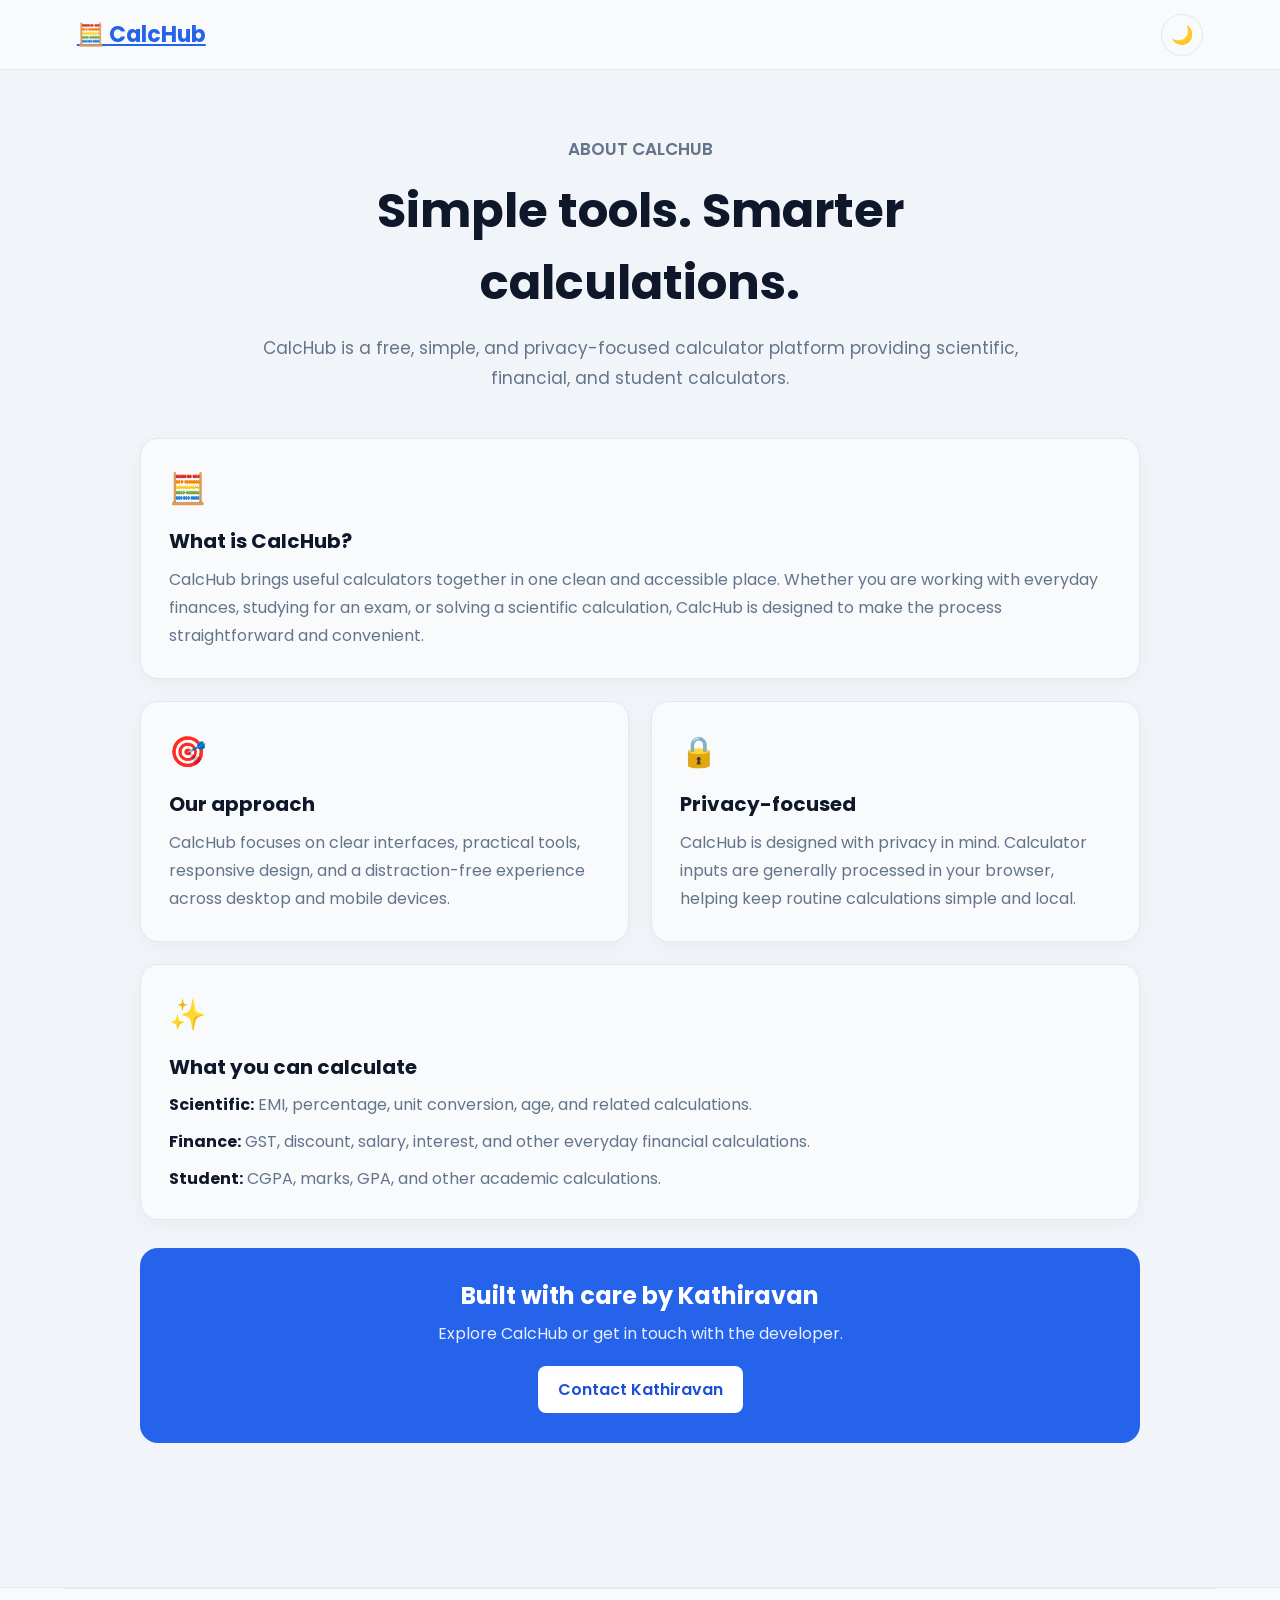
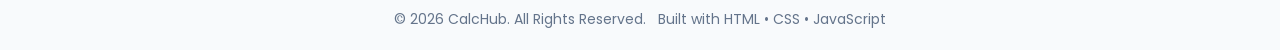
==== about.html @ 8b369074 "Add professional CalcHub About page" ====
<!DOCTYPE html>
<html lang="en">
<head>
<meta charset="UTF-8">
<meta name="viewport" content="width=device-width, initial-scale=1.0">
<meta name="description" content="Learn about CalcHub, a free calculator platform for scientific, finance, and student needs.">
<title>About | CalcHub</title>
<link rel="preconnect" href="https://fonts.googleapis.com">
<link rel="preconnect" href="https://fonts.gstatic.com" crossorigin>
<link href="https://fonts.googleapis.com/css2?family=Poppins:wght@400;500;600;700&display=swap" rel="stylesheet">
<link rel="stylesheet" href="styles/main.css">
<style>
.page { width: min(90%, 1000px); margin: 0 auto; padding: 64px 0 80px; }
.page-hero { text-align: center; max-width: 760px; margin: 0 auto 44px; }
.eyebrow { color: var(--primary); font-weight: 600; margin-bottom: 10px; }
.page-hero h1 { font-size: clamp(32px, 5vw, 48px); margin-bottom: 14px; }
.page-hero p { color: var(--muted); line-height: 1.8; font-size: 17px; }
.about-grid { display: grid; grid-template-columns: repeat(2, 1fr); gap: 22px; }
.about-card { background: var(--card); border: 1px solid var(--border); border-radius: 18px; padding: 28px; box-shadow: 0 5px 20px rgba(0,0,0,.04); }
.about-card.wide { grid-column: 1 / -1; }
.about-card .icon { font-size: 30px; margin-bottom: 14px; }
.about-card h2 { margin-bottom: 10px; font-size: 20px; }
.about-card p { color: var(--muted); line-height: 1.75; }
.feature-list-page { list-style: none; padding: 0; margin: 0; display: grid; gap: 12px; }
.feature-list-page li { color: var(--muted); }
.feature-list-page strong { color: var(--text); }
.cta { margin-top: 28px; text-align: center; background: var(--primary); color: white; border-radius: 18px; padding: 30px; }
.cta h2 { margin-bottom: 8px; }
.cta p { margin-bottom: 20px; opacity: .9; }
.cta a { display: inline-block; background: white; color: var(--primary-dark); text-decoration: none; padding: 11px 20px; border-radius: 8px; font-weight: 600; }
@media (max-width: 650px) { .page { padding: 44px 0 60px; } .about-grid { grid-template-columns: 1fr; } .about-card.wide { grid-column: auto; } }
</style>
</head>
<body>
<header class="header">
    <a class="logo" href="index.html" aria-label="CalcHub home">🧮 <span>CalcHub</span></a>
    <button id="themeBtn" class="theme-btn" type="button" aria-label="Toggle dark mode">🌙</button>
</header>

<main class="page">
    <section class="page-hero">
        <p class="eyebrow">ABOUT CALCHUB</p>
        <h1>Simple tools. Smarter calculations.</h1>
        <p>CalcHub is a free, simple, and privacy-focused calculator platform providing scientific, financial, and student calculators.</p>
    </section>

    <section class="about-grid">
        <article class="about-card wide">
            <div class="icon">🧮</div>
            <h2>What is CalcHub?</h2>
            <p>CalcHub brings useful calculators together in one clean and accessible place. Whether you are working with everyday finances, studying for an exam, or solving a scientific calculation, CalcHub is designed to make the process straightforward and convenient.</p>
        </article>

        <article class="about-card">
            <div class="icon">🎯</div>
            <h2>Our approach</h2>
            <p>CalcHub focuses on clear interfaces, practical tools, responsive design, and a distraction-free experience across desktop and mobile devices.</p>
        </article>

        <article class="about-card">
            <div class="icon">🔒</div>
            <h2>Privacy-focused</h2>
            <p>CalcHub is designed with privacy in mind. Calculator inputs are generally processed in your browser, helping keep routine calculations simple and local.</p>
        </article>

        <article class="about-card wide">
            <div class="icon">✨</div>
            <h2>What you can calculate</h2>
            <ul class="feature-list-page">
                <li><strong>Scientific:</strong> EMI, percentage, unit conversion, age, and related calculations.</li>
                <li><strong>Finance:</strong> GST, discount, salary, interest, and other everyday financial calculations.</li>
                <li><strong>Student:</strong> CGPA, marks, GPA, and other academic calculations.</li>
            </ul>
        </article>
    </section>

    <section class="cta">
        <h2>Built with care by Kathiravan</h2>
        <p>Explore CalcHub or get in touch with the developer.</p>
        <a href="contact.html">Contact Kathiravan</a>
    </section>
</main>

<footer class="site-footer">
    <div class="footer-bottom">
        <p>© 2026 CalcHub. All Rights Reserved.</p>
        <p>Built with HTML • CSS • JavaScript</p>
    </div>
</footer>

<script>
const themeBtn = document.getElementById('themeBtn');
const savedTheme = localStorage.getItem('calcHubTheme');
if (savedTheme === 'dark') document.body.classList.add('dark');
themeBtn.textContent = document.body.classList.contains('dark') ? '☀️' : '🌙';
themeBtn.addEventListener('click', () => {
    document.body.classList.toggle('dark');
    const isDark = document.body.classList.contains('dark');
    themeBtn.textContent = isDark ? '☀️' : '🌙';
    localStorage.setItem('calcHubTheme', isDark ? 'dark' : 'light');
});
</script>
</body>
</html>
---- styles/main.css ----
* {
    margin: 0;
    padding: 0;
    box-sizing: border-box;
    font-family: 'Poppins', sans-serif;
}

:root {
    --primary: #2563eb;
    --primary-dark: #1d4ed8;
    --background: #f1f5f9;
    --card: #f8fafc;
    --text: #0f172a;
    --muted: #64748b;
    --border: #e2e8f0;
}

body.dark {
    --background: #0f172a;
    --card: #1e293b;
    --text: #f8fafc;
    --muted: #94a3b8;
    --border: #334155;
}

body {
    font-family: 'Poppins', sans-serif;
    background: var(--background);
    color: var(--text);
    min-height: 100vh;
    transition: 0.3s;
}

.header {
    height: 70px;
    background: var(--card);
    border-bottom: 1px solid var(--border);
    display: flex;
    align-items: center;
    justify-content: space-between;
    padding: 0 6%;
}

.logo {
    font-size: 22px;
    font-weight: bold;
    color: var(--primary);
}

.theme-btn {
    width: 42px;
    height: 42px;
    border: 1px solid var(--border);
    border-radius: 50%;
    background: var(--card);
    cursor: pointer;
    font-size: 18px;
}

.container {
    width: 90%;
    max-width: 1200px;
    margin: auto;
}

.hero {
    text-align: center;
    padding: 60px 20px 40px;
}

.hero h1 {
    font-size: 42px;
    margin-bottom: 12px;
}

.hero p {
    color: var(--muted);
    font-size: 18px;
}

.categories {
    display: flex;
    justify-content: center;
    gap: 12px;
    margin-bottom: 35px;
    flex-wrap: wrap;
}

.category-btn {
    padding: 12px 25px;
    border: 1px solid var(--border);
    background: var(--card);
    color: var(--text);
    border-radius: 30px;
    cursor: pointer;
    font-size: 15px;
}

.category-btn.active {
    background: var(--primary);
    color: white;
    border-color: var(--primary);
}

.calculator-grid {
    display: grid;
    grid-template-columns: repeat(auto-fit, minmax(260px, 1fr));
    gap: 20px;
    padding-bottom: 50px;
}

.calculator-card {
    background: var(--card);
    border: 1px solid var(--border);
    border-radius: 18px;
    padding: 25px;
    transition: 0.25s;
    box-shadow: 0 5px 20px rgba(0, 0, 0, 0.04);
}

.calculator-card:hover {
    transform: translateY(-5px);
}

.card-icon {
    font-size: 35px;
    margin-bottom: 15px;
}

.calculator-card h2 {
    margin-bottom: 10px;
}

.calculator-card p {
    color: var(--muted);
    line-height: 1.5;
    min-height: 48px;
    margin-bottom: 20px;
}

.calculator-card button,
.calculate-btn {
    width: 100%;
    padding: 12px;
    border: none;
    border-radius: 8px;
    background: var(--primary);
    color: white;
    cursor: pointer;
    font-size: 15px;
}

.calculator-card button:hover,
.calculate-btn:hover {
    background: var(--primary-dark);
}

.calculator-area {
    background: var(--card);
    border: 1px solid var(--border);
    border-radius: 18px;
    padding: 30px;
    margin: 20px 0 50px;
}

.calculator-header {
    display: flex;
    align-items: center;
    justify-content: space-between;
    margin-bottom: 25px;
}

.close-btn {
    border: none;
    background: #ef4444;
    color: white;
    width: 38px;
    height: 38px;
    border-radius: 8px;
    cursor: pointer;
}

.hidden {
    display: none;
}

.form-group {
    margin-bottom: 18px;
}

.form-group label {
    display: block;
    margin-bottom: 7px;
    font-weight: bold;
}

.form-group input,
.form-group select {
    width: 100%;
    padding: 12px;
    border: 1px solid var(--border);
    background: var(--background);
    color: var(--text);
    border-radius: 8px;
    outline: none;
}

.form-group input:focus,
.form-group select:focus {
    border-color: var(--primary);
}

.result {
    margin-top: 20px;
    padding: 20px;
    background: var(--background);
    border-radius: 10px;
    border-left: 4px solid var(--primary);
}

.result h3 {
    color: var(--primary);
    margin-bottom: 10px;
}

.calc-buttons {
    display: grid;
    grid-template-columns: repeat(4, 1fr);
    gap: 8px;
    margin-top: 15px;
}

.calc-display {
    width: 100%;
    padding: 18px;
    font-size: 24px;
    text-align: right;
    border: 1px solid var(--border);
    border-radius: 10px;
    background: var(--background);
    color: var(--text);
    margin-bottom: 10px;
}

.calc-buttons button {
    padding: 16px;
    border: none;
    border-radius: 8px;
    cursor: pointer;
    background: var(--background);
    color: var(--text);
    font-size: 18px;
}

.calc-buttons button:hover {
    background: var(--primary);
    color: white;
}

.site-footer {
    margin-top: 64px;
    background: var(--card);
    border-top: 1px solid var(--border);
    color: var(--muted);
}

.footer-content {
    width: min(90%, 1200px);
    margin: 0 auto;
    padding: 52px 0 40px;
    display: grid;
    grid-template-columns: 1.5fr repeat(3, 1fr);
    gap: 36px;
    text-align: center;
    justify-items: center;
}

.footer-brand p {
    max-width: 280px;
    margin: 14px auto 0;
    line-height: 1.7;
}

.footer-logo {
    color: var(--primary);
    font-size: 24px;
    font-weight: 700;
    text-decoration: none;
}

.footer-section h2 {
    margin: 0 0 16px;
    color: var(--text);
    font-size: 16px;
}

.footer-section ul {
    margin: 0;
    padding: 0;
    list-style: none;
}

.footer-section li {
    margin: 0 0 10px;
    font-size: 14px;
}

.footer-section a {
    color: var(--muted);
    text-decoration: none;
    transition: color 0.2s ease;
}

.footer-section a:hover,
.footer-section a:focus-visible {
    color: var(--primary);
}

.feature-list li {
    cursor: default;
}

.footer-bottom {
    width: min(90%, 1200px);
    margin: 0 auto;
    padding: 20px 0;
    border-top: 1px solid var(--border);
    display: flex;
    justify-content: center;
    text-align: center;
    gap: 12px;
    font-size: 14px;
}

.footer-bottom p {
    margin: 0;
}

@media (max-width: 850px) {
    .footer-content {
        grid-template-columns: repeat(2, 1fr);
    }
}

@media (max-width: 600px) {
    .footer-content {
        padding: 40px 0 28px;
        grid-template-columns: 1fr;
        gap: 28px;
    }

    .footer-bottom {
        flex-direction: column;
    }
}

@media (max-width: 600px) {
    .hero h1 { font-size: 30px; }
    .hero { padding-top: 40px; }
    .header { padding: 0 4%; }
    .logo span { font-size: 18px; }
    .calculator-area { padding: 20px; }
}
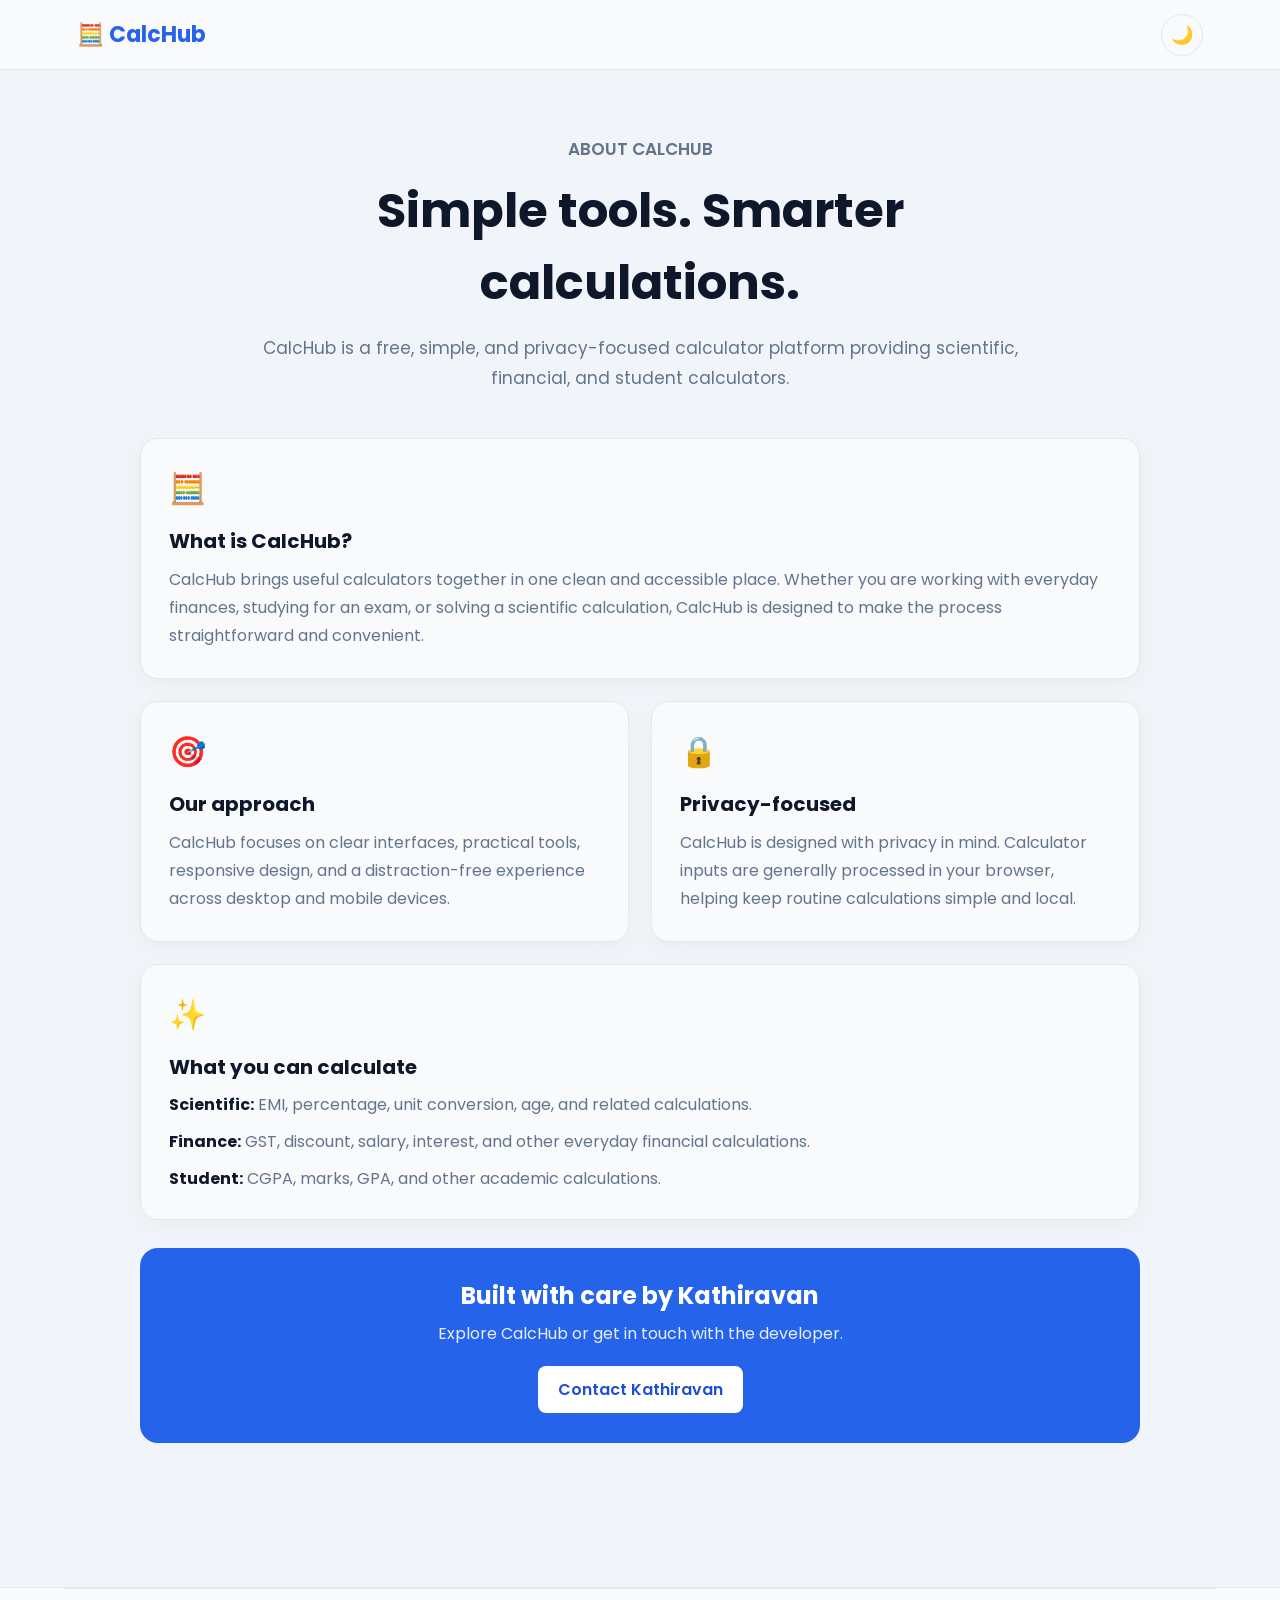
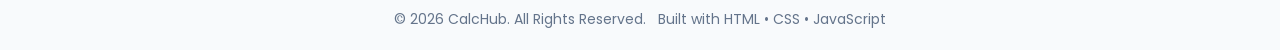
==== commit 96bcfe42: "Remove underline from About page logo" ====
--- a/about.html
+++ b/about.html
@@ -10,6 +10,7 @@
 <link href="https://fonts.googleapis.com/css2?family=Poppins:wght@400;500;600;700&display=swap" rel="stylesheet">
 <link rel="stylesheet" href="styles/main.css">
 <style>
+.logo { text-decoration: none; }
 .page { width: min(90%, 1000px); margin: 0 auto; padding: 64px 0 80px; }
 .page-hero { text-align: center; max-width: 760px; margin: 0 auto 44px; }
 .eyebrow { color: var(--primary); font-weight: 600; margin-bottom: 10px; }
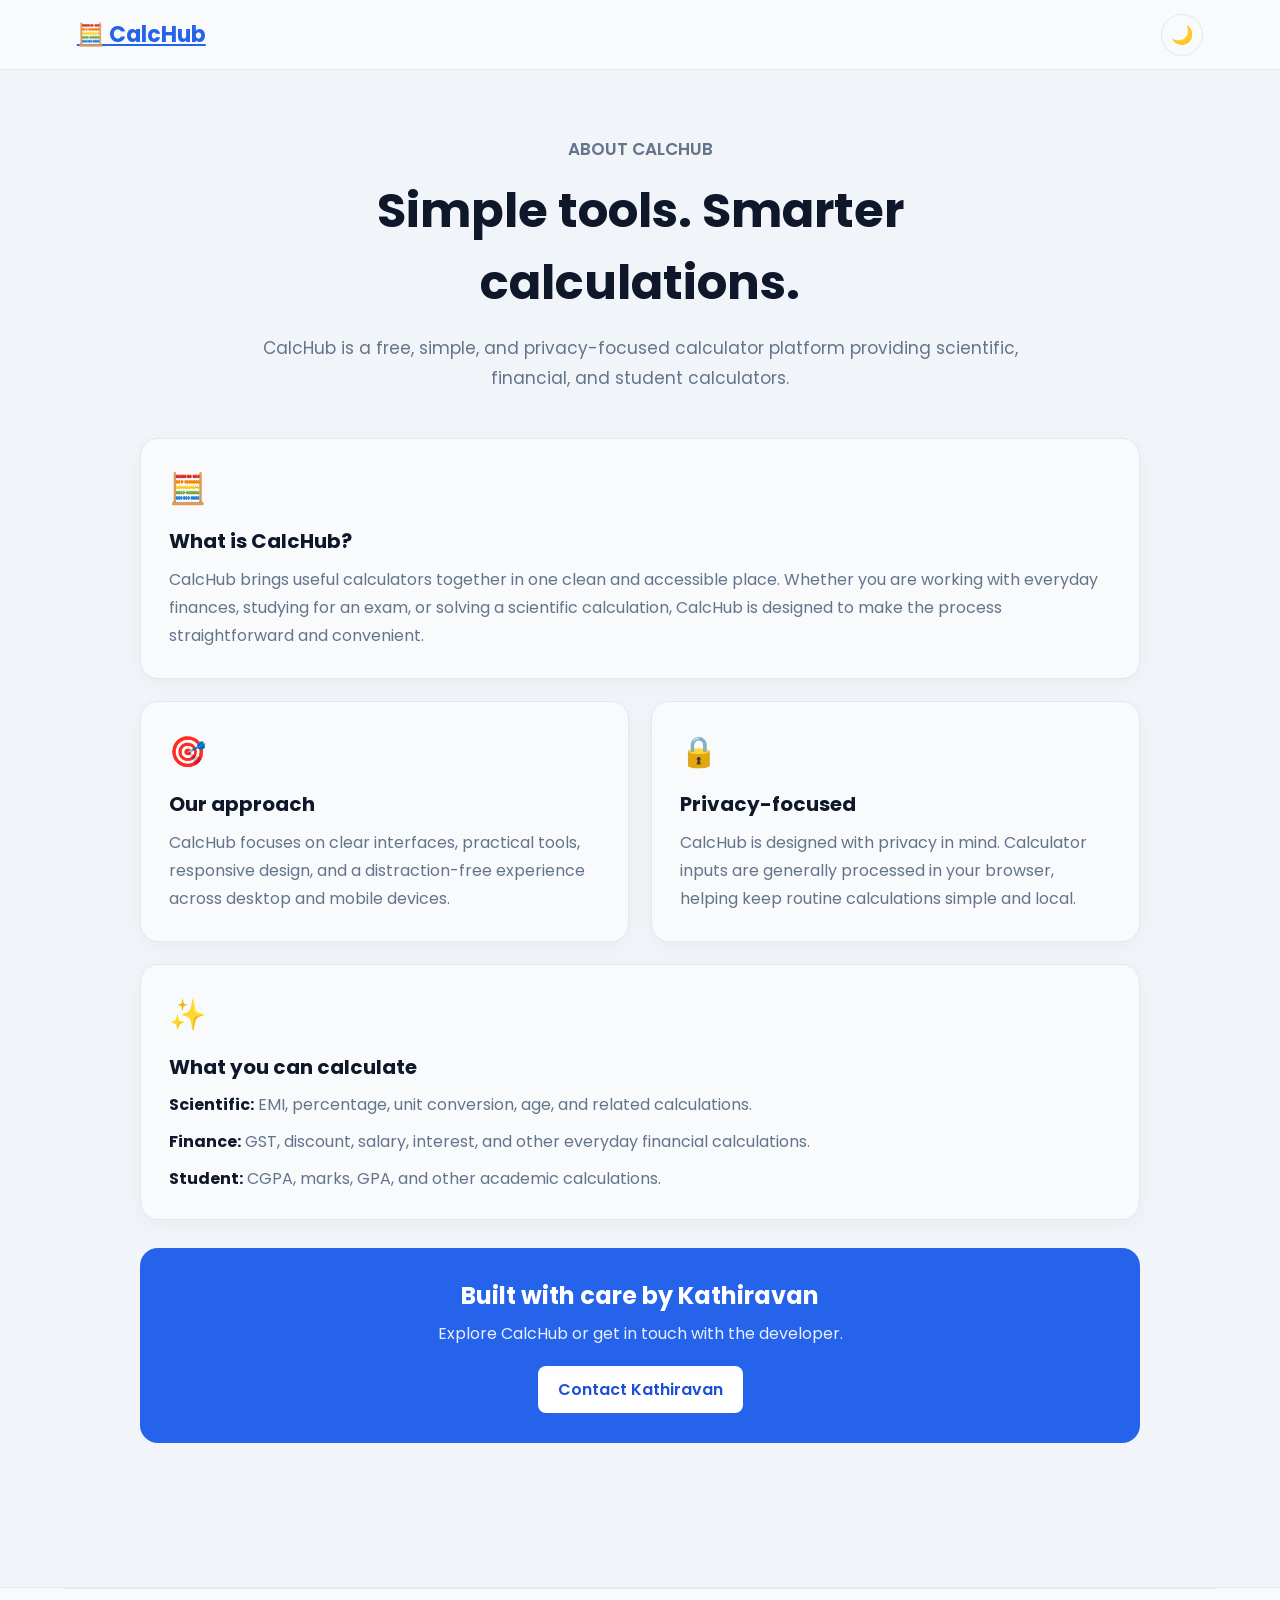
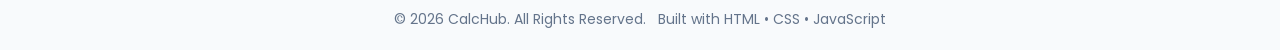
==== commit 5a5ad1fb: "code arranged" ====
--- a/about.html
+++ b/about.html
@@ -1,105 +1,215 @@
 <!DOCTYPE html>
 <html lang="en">
+
 <head>
-<meta charset="UTF-8">
-<meta name="viewport" content="width=device-width, initial-scale=1.0">
-<meta name="description" content="Learn about CalcHub, a free calculator platform for scientific, finance, and student needs.">
-<title>About | CalcHub</title>
-<link rel="preconnect" href="https://fonts.googleapis.com">
-<link rel="preconnect" href="https://fonts.gstatic.com" crossorigin>
-<link href="https://fonts.googleapis.com/css2?family=Poppins:wght@400;500;600;700&display=swap" rel="stylesheet">
-<link rel="stylesheet" href="styles/main.css">
-<style>
-.logo { text-decoration: none; }
-.page { width: min(90%, 1000px); margin: 0 auto; padding: 64px 0 80px; }
-.page-hero { text-align: center; max-width: 760px; margin: 0 auto 44px; }
-.eyebrow { color: var(--primary); font-weight: 600; margin-bottom: 10px; }
-.page-hero h1 { font-size: clamp(32px, 5vw, 48px); margin-bottom: 14px; }
-.page-hero p { color: var(--muted); line-height: 1.8; font-size: 17px; }
-.about-grid { display: grid; grid-template-columns: repeat(2, 1fr); gap: 22px; }
-.about-card { background: var(--card); border: 1px solid var(--border); border-radius: 18px; padding: 28px; box-shadow: 0 5px 20px rgba(0,0,0,.04); }
-.about-card.wide { grid-column: 1 / -1; }
-.about-card .icon { font-size: 30px; margin-bottom: 14px; }
-.about-card h2 { margin-bottom: 10px; font-size: 20px; }
-.about-card p { color: var(--muted); line-height: 1.75; }
-.feature-list-page { list-style: none; padding: 0; margin: 0; display: grid; gap: 12px; }
-.feature-list-page li { color: var(--muted); }
-.feature-list-page strong { color: var(--text); }
-.cta { margin-top: 28px; text-align: center; background: var(--primary); color: white; border-radius: 18px; padding: 30px; }
-.cta h2 { margin-bottom: 8px; }
-.cta p { margin-bottom: 20px; opacity: .9; }
-.cta a { display: inline-block; background: white; color: var(--primary-dark); text-decoration: none; padding: 11px 20px; border-radius: 8px; font-weight: 600; }
-@media (max-width: 650px) { .page { padding: 44px 0 60px; } .about-grid { grid-template-columns: 1fr; } .about-card.wide { grid-column: auto; } }
-</style>
+    <meta charset="UTF-8">
+    <meta name="viewport" content="width=device-width, initial-scale=1.0">
+    <meta name="description"
+        content="Learn about CalcHub, a free calculator platform for scientific, finance, and student needs.">
+    <title>About | CalcHub</title>
+    <link rel="preconnect" href="https://fonts.googleapis.com">
+    <link rel="preconnect" href="https://fonts.gstatic.com" crossorigin>
+    <link href="https://fonts.googleapis.com/css2?family=Poppins:wght@400;500;600;700&display=swap" rel="stylesheet">
+    <link rel="stylesheet" href="styles/main.css">
+    <style>
+        .page {
+            width: min(90%, 1000px);
+            margin: 0 auto;
+            padding: 64px 0 80px;
+        }
+
+        .page-hero {
+            text-align: center;
+            max-width: 760px;
+            margin: 0 auto 44px;
+        }
+
+        .eyebrow {
+            color: var(--primary);
+            font-weight: 600;
+            margin-bottom: 10px;
+        }
+
+        .page-hero h1 {
+            font-size: clamp(32px, 5vw, 48px);
+            margin-bottom: 14px;
+        }
+
+        .page-hero p {
+            color: var(--muted);
+            line-height: 1.8;
+            font-size: 17px;
+        }
+
+        .about-grid {
+            display: grid;
+            grid-template-columns: repeat(2, 1fr);
+            gap: 22px;
+        }
+
+        .about-card {
+            background: var(--card);
+            border: 1px solid var(--border);
+            border-radius: 18px;
+            padding: 28px;
+            box-shadow: 0 5px 20px rgba(0, 0, 0, .04);
+        }
+
+        .about-card.wide {
+            grid-column: 1 / -1;
+        }
+
+        .about-card .icon {
+            font-size: 30px;
+            margin-bottom: 14px;
+        }
+
+        .about-card h2 {
+            margin-bottom: 10px;
+            font-size: 20px;
+        }
+
+        .about-card p {
+            color: var(--muted);
+            line-height: 1.75;
+        }
+
+        .feature-list-page {
+            list-style: none;
+            padding: 0;
+            margin: 0;
+            display: grid;
+            gap: 12px;
+        }
+
+        .feature-list-page li {
+            color: var(--muted);
+        }
+
+        .feature-list-page strong {
+            color: var(--text);
+        }
+
+        .cta {
+            margin-top: 28px;
+            text-align: center;
+            background: var(--primary);
+            color: white;
+            border-radius: 18px;
+            padding: 30px;
+        }
+
+        .cta h2 {
+            margin-bottom: 8px;
+        }
+
+        .cta p {
+            margin-bottom: 20px;
+            opacity: .9;
+        }
+
+        .cta a {
+            display: inline-block;
+            background: white;
+            color: var(--primary-dark);
+            text-decoration: none;
+            padding: 11px 20px;
+            border-radius: 8px;
+            font-weight: 600;
+        }
+
+        @media (max-width: 650px) {
+            .page {
+                padding: 44px 0 60px;
+            }
+
+            .about-grid {
+                grid-template-columns: 1fr;
+            }
+
+            .about-card.wide {
+                grid-column: auto;
+            }
+        }
+    </style>
 </head>
+
 <body>
-<header class="header">
-    <a class="logo" href="index.html" aria-label="CalcHub home">🧮 <span>CalcHub</span></a>
-    <button id="themeBtn" class="theme-btn" type="button" aria-label="Toggle dark mode">🌙</button>
-</header>
-
-<main class="page">
-    <section class="page-hero">
-        <p class="eyebrow">ABOUT CALCHUB</p>
-        <h1>Simple tools. Smarter calculations.</h1>
-        <p>CalcHub is a free, simple, and privacy-focused calculator platform providing scientific, financial, and student calculators.</p>
-    </section>
-
-    <section class="about-grid">
-        <article class="about-card wide">
-            <div class="icon">🧮</div>
-            <h2>What is CalcHub?</h2>
-            <p>CalcHub brings useful calculators together in one clean and accessible place. Whether you are working with everyday finances, studying for an exam, or solving a scientific calculation, CalcHub is designed to make the process straightforward and convenient.</p>
-        </article>
-
-        <article class="about-card">
-            <div class="icon">🎯</div>
-            <h2>Our approach</h2>
-            <p>CalcHub focuses on clear interfaces, practical tools, responsive design, and a distraction-free experience across desktop and mobile devices.</p>
-        </article>
-
-        <article class="about-card">
-            <div class="icon">🔒</div>
-            <h2>Privacy-focused</h2>
-            <p>CalcHub is designed with privacy in mind. Calculator inputs are generally processed in your browser, helping keep routine calculations simple and local.</p>
-        </article>
-
-        <article class="about-card wide">
-            <div class="icon">✨</div>
-            <h2>What you can calculate</h2>
-            <ul class="feature-list-page">
-                <li><strong>Scientific:</strong> EMI, percentage, unit conversion, age, and related calculations.</li>
-                <li><strong>Finance:</strong> GST, discount, salary, interest, and other everyday financial calculations.</li>
-                <li><strong>Student:</strong> CGPA, marks, GPA, and other academic calculations.</li>
-            </ul>
-        </article>
-    </section>
-
-    <section class="cta">
-        <h2>Built with care by Kathiravan</h2>
-        <p>Explore CalcHub or get in touch with the developer.</p>
-        <a href="contact.html">Contact Kathiravan</a>
-    </section>
-</main>
-
-<footer class="site-footer">
-    <div class="footer-bottom">
-        <p>© 2026 CalcHub. All Rights Reserved.</p>
-        <p>Built with HTML • CSS • JavaScript</p>
-    </div>
-</footer>
-
-<script>
-const themeBtn = document.getElementById('themeBtn');
-const savedTheme = localStorage.getItem('calcHubTheme');
-if (savedTheme === 'dark') document.body.classList.add('dark');
-themeBtn.textContent = document.body.classList.contains('dark') ? '☀️' : '🌙';
-themeBtn.addEventListener('click', () => {
-    document.body.classList.toggle('dark');
-    const isDark = document.body.classList.contains('dark');
-    themeBtn.textContent = isDark ? '☀️' : '🌙';
-    localStorage.setItem('calcHubTheme', isDark ? 'dark' : 'light');
-});
-</script>
+    <header class="header">
+        <a class="logo" href="index.html" aria-label="CalcHub home">🧮 <span>CalcHub</span></a>
+        <button id="themeBtn" class="theme-btn" type="button" aria-label="Toggle dark mode">🌙</button>
+    </header>
+
+    <main class="page">
+        <section class="page-hero">
+            <p class="eyebrow">ABOUT CALCHUB</p>
+            <h1>Simple tools. Smarter calculations.</h1>
+            <p>CalcHub is a free, simple, and privacy-focused calculator platform providing scientific, financial, and
+                student calculators.</p>
+        </section>
+
+        <section class="about-grid">
+            <article class="about-card wide">
+                <div class="icon">🧮</div>
+                <h2>What is CalcHub?</h2>
+                <p>CalcHub brings useful calculators together in one clean and accessible place. Whether you are working
+                    with everyday finances, studying for an exam, or solving a scientific calculation, CalcHub is
+                    designed to make the process straightforward and convenient.</p>
+            </article>
+
+            <article class="about-card">
+                <div class="icon">🎯</div>
+                <h2>Our approach</h2>
+                <p>CalcHub focuses on clear interfaces, practical tools, responsive design, and a distraction-free
+                    experience across desktop and mobile devices.</p>
+            </article>
+
+            <article class="about-card">
+                <div class="icon">🔒</div>
+                <h2>Privacy-focused</h2>
+                <p>CalcHub is designed with privacy in mind. Calculator inputs are generally processed in your browser,
+                    helping keep routine calculations simple and local.</p>
+            </article>
+
+            <article class="about-card wide">
+                <div class="icon">✨</div>
+                <h2>What you can calculate</h2>
+                <ul class="feature-list-page">
+                    <li><strong>Scientific:</strong> EMI, percentage, unit conversion, age, and related calculations.
+                    </li>
+                    <li><strong>Finance:</strong> GST, discount, salary, interest, and other everyday financial
+                        calculations.</li>
+                    <li><strong>Student:</strong> CGPA, marks, GPA, and other academic calculations.</li>
+                </ul>
+            </article>
+        </section>
+
+        <section class="cta">
+            <h2>Built with care by Kathiravan</h2>
+            <p>Explore CalcHub or get in touch with the developer.</p>
+            <a href="contact.html">Contact Kathiravan</a>
+        </section>
+    </main>
+
+    <footer class="site-footer">
+        <div class="footer-bottom">
+            <p>© 2026 CalcHub. All Rights Reserved.</p>
+            <p>Built with HTML • CSS • JavaScript</p>
+        </div>
+    </footer>
+
+    <script>
+        const themeBtn = document.getElementById('themeBtn');
+        const savedTheme = localStorage.getItem('calcHubTheme');
+        if (savedTheme === 'dark') document.body.classList.add('dark');
+        themeBtn.textContent = document.body.classList.contains('dark') ? '☀️' : '🌙';
+        themeBtn.addEventListener('click', () => {
+            document.body.classList.toggle('dark');
+            const isDark = document.body.classList.contains('dark');
+            themeBtn.textContent = isDark ? '☀️' : '🌙';
+            localStorage.setItem('calcHubTheme', isDark ? 'dark' : 'light');
+        });
+    </script>
 </body>
-</html>
+
+</html>
